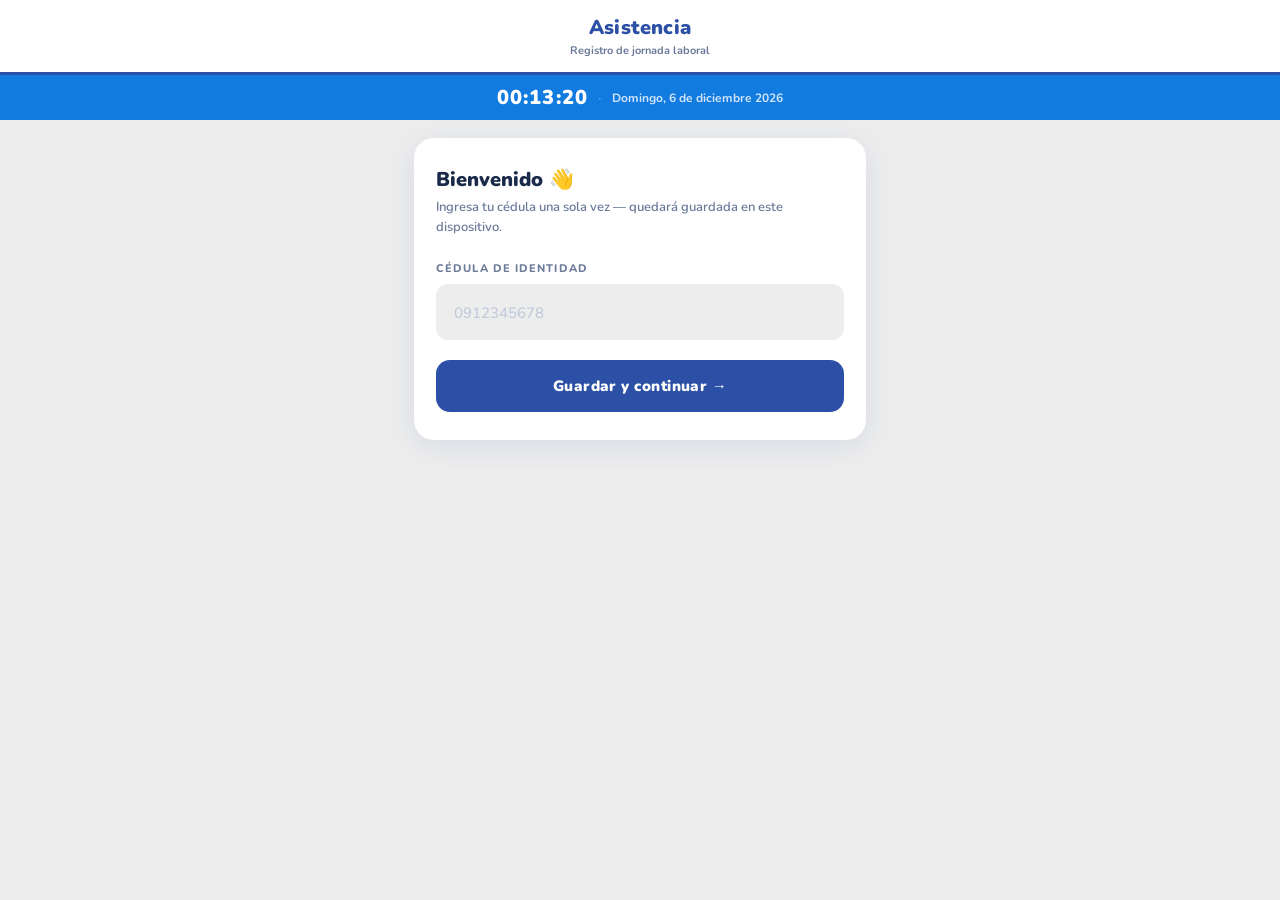
==== index.html @ ae3de666 "Update index.html" ====
<!DOCTYPE html>
<html lang="es">
<head>
  <meta charset="UTF-8">
  <meta name="viewport" content="width=device-width, initial-scale=1.0, user-scalable=no">
  <meta name="theme-color" content="#2C50A5">
  <meta name="mobile-web-app-capable" content="yes">
  <meta name="apple-mobile-web-app-capable" content="yes">
  <meta name="apple-mobile-web-app-status-bar-style" content="black-translucent">
  <meta name="apple-mobile-web-app-title" content="Asistencia Migo">
  <link rel="manifest" id="mfLink">
  <link rel="apple-touch-icon" id="appleIcon">
  <title>Asistencia · Migo</title>
  <link href="https://fonts.googleapis.com/css2?family=Nunito:wght@500;700;800;900&display=swap" rel="stylesheet">
  <style>
    :root {
      --azul:   #2C50A5;
      --azul2:  #127BE0;
      --azul3:  #45A8F3;
      --dorado: #F2B900;
      --gris:   #EDEDED;
      --blanco: #ffffff;
      --dark:   #1a2a4a;
      --muted:  #6b7a99;
      --verde:  #16a34a;
      --rojo:   #dc2626;
    }
    * { box-sizing:border-box; margin:0; padding:0; -webkit-tap-highlight-color:transparent; }
    html,body { min-height:100%; }
    body {
      font-family:'Nunito',sans-serif;
      background:var(--gris);
      display:flex; flex-direction:column; align-items:center;
    }

    /* ── HEADER ── */
    .header {
      width:100%; background:#ffffff;
      display:flex; align-items:center; justify-content:center;
      padding:14px 20px;
      box-shadow:0 2px 14px rgba(44,80,165,.15);
      border-bottom:3px solid var(--azul);
    }
    .header-title { font-size:20px; font-weight:900; color:var(--azul); letter-spacing:.01em; text-align:center; }
    .header-sub   { font-size:11px; font-weight:700; color:var(--muted); margin-top:2px; text-align:center; }

    /* ── CLOCK ── */
    .clock-bar {
      width:100%; background:var(--azul2);
      display:flex; align-items:center; justify-content:center;
      gap:10px; padding:9px 20px; flex-wrap:wrap;
    }
    .clock-time { font-size:20px; font-weight:900; color:#fff; letter-spacing:.06em; font-variant-numeric:tabular-nums; }
    .clock-sep  { color:rgba(255,255,255,.35); }
    .clock-date { font-size:12px; color:rgba(255,255,255,.8); font-weight:700; }

    /* ── MAIN ── */
    .main { width:100%; max-width:480px; padding:18px 14px 40px; }

    /* ── SETUP CARD ── */
    .card {
      background:#fff; border-radius:20px;
      box-shadow:0 6px 28px rgba(44,80,165,.11);
      padding:28px 22px;
      animation:fadeUp .3s ease;
    }
    .card-title { font-size:20px; font-weight:900; color:var(--dark); margin-bottom:5px; }
    .card-sub   { font-size:13px; color:var(--muted); font-weight:600; margin-bottom:24px; line-height:1.5; }

    .field { margin-bottom:20px; }
    .field label {
      display:block; font-size:11px; font-weight:800;
      letter-spacing:.1em; text-transform:uppercase; color:var(--muted); margin-bottom:8px;
    }
    .field input {
      width:100%; background:var(--gris); border:2px solid transparent;
      border-radius:12px; padding:14px 16px;
      font-family:'Nunito',sans-serif; font-size:18px; font-weight:800;
      color:var(--dark); outline:none; transition:.2s; letter-spacing:.05em;
    }
    .field input:focus { border-color:var(--azul2); background:#f0f6ff; }
    .field input::placeholder { color:#c0cadb; font-weight:500; font-size:15px; letter-spacing:0; }

    .btn-save {
      width:100%; padding:16px; border:none; border-radius:14px;
      background:var(--azul); color:#fff;
      font-family:'Nunito',sans-serif; font-size:15px; font-weight:900;
      cursor:pointer; transition:all .2s; letter-spacing:.03em;
    }
    .btn-save:hover { background:#3a63c8; transform:translateY(-1px); }
    .btn-save:active { transform:scale(.98); }

    /* ── ERROR ── */
    .err {
      background:#fff0f0; border:1.5px solid #fca5a5;
      border-radius:10px; padding:10px 14px;
      font-size:13px; font-weight:700; color:var(--rojo);
      margin-bottom:16px; display:none;
    }

    /* ── NOTIF BANNER ── */
    .notif-banner {
      background:#fffbeb; border:1.5px solid var(--dorado);
      border-radius:14px; padding:13px 15px;
      margin-bottom:16px; display:none;
      align-items:flex-start; gap:10px;
    }
    .nb-icon { font-size:20px; flex-shrink:0; }
    .nb-text { font-size:12px; font-weight:700; color:#92400e; line-height:1.6; }
    .nb-btn {
      margin-top:9px; background:var(--dorado); border:none; border-radius:8px;
      padding:8px 14px; font-family:'Nunito',sans-serif;
      font-size:12px; font-weight:900; color:#fff; cursor:pointer;
      display:block; width:100%; transition:.18s;
    }
    .nb-btn:hover { filter:brightness(1.08); }

    /* ── ATTENDANCE CARD ── */
    .att-card {
      background:#fff; border-radius:20px;
      box-shadow:0 6px 28px rgba(44,80,165,.11);
      padding:22px 18px; display:none;
      animation:fadeUp .3s ease;
    }

    /* user pill */
    .user-pill {
      display:flex; align-items:center; gap:10px;
      background:var(--gris); border-radius:12px;
      padding:10px 14px; margin-bottom:20px;
    }
    .pill-icon { font-size:22px; flex-shrink:0; }
    .pill-ced  { font-size:15px; font-weight:900; color:var(--dark); letter-spacing:.04em; }
    .pill-sub  { font-size:11px; color:var(--muted); font-weight:600; }
    .pill-edit {
      margin-left:auto; background:none; border:none;
      font-size:17px; cursor:pointer; color:var(--muted); padding:4px;
    }

    /* ── BIG BUTTONS ── */
    .btns-wrap { display:flex; flex-direction:column; gap:14px; }

    .att-btn {
      width:100%; border:none; border-radius:20px;
      padding:28px 20px; cursor:pointer;
      display:flex; align-items:center; justify-content:center; gap:16px;
      font-family:'Nunito',sans-serif;
      transition:all .22s ease; position:relative; overflow:hidden;
    }
    .att-btn:active { transform:scale(.97); }

    .btn-entrada {
      background:linear-gradient(135deg, #16a34a 0%, #22c55e 100%);
      box-shadow:0 8px 28px rgba(34,197,94,.32);
    }
    .btn-entrada:hover { transform:translateY(-2px); box-shadow:0 12px 32px rgba(34,197,94,.4); }

    .btn-salida {
      background:linear-gradient(135deg, var(--azul) 0%, var(--azul2) 100%);
      box-shadow:0 8px 28px rgba(44,80,165,.32);
    }
    .btn-salida:hover { transform:translateY(-2px); box-shadow:0 12px 32px rgba(44,80,165,.4); }

    .att-btn-emoji { font-size:40px; line-height:1; }
    .att-btn-text  { text-align:left; }
    .att-btn-label { display:block; font-size:24px; font-weight:900; color:#fff; letter-spacing:.02em; line-height:1.1; }
    .att-btn-sub   { display:block; font-size:12px; font-weight:700; color:rgba(255,255,255,.75); margin-top:3px; letter-spacing:.03em; }

    /* loading state */
    .att-btn:disabled { opacity:.65; cursor:not-allowed; transform:none !important; }
    .spinner {
      display:inline-block; width:18px; height:18px;
      border:2.5px solid rgba(255,255,255,.35); border-top-color:#fff;
      border-radius:50%; animation:spin .7s linear infinite;
    }

    /* ── SUCCESS ── */
    .success {
      display:none; flex-direction:column; align-items:center;
      text-align:center; padding:8px 0; animation:fadeUp .3s ease;
    }
    .success-circle {
      width:80px; height:80px; border-radius:50%;
      display:flex; align-items:center; justify-content:center;
      font-size:40px; margin-bottom:16px;
    }
    .sc-entrada { background:#dcfce7; }
    .sc-salida  { background:#dbeafe; }
    .success h2 { font-size:23px; font-weight:900; color:var(--dark); margin-bottom:6px; }
    .success p  { font-size:13px; color:var(--muted); font-weight:700; margin-bottom:3px; }
    .success-time { font-size:12px; color:var(--azul2); font-weight:800; letter-spacing:.06em; margin-bottom:24px; }
    .btn-back {
      background:var(--gris); border:2px solid var(--azul); border-radius:12px;
      color:var(--azul); font-family:'Nunito',sans-serif;
      font-size:14px; font-weight:800; padding:12px 32px; cursor:pointer; transition:.18s;
    }
    .btn-back:hover { background:#e8eeff; }



    /* ── MOTIVO ── */
    .motivo-wrap { margin-top:16px; }
    .motivo-wrap label {
      display:block; font-size:11px; font-weight:800;
      letter-spacing:.1em; text-transform:uppercase;
      color:var(--muted); margin-bottom:7px;
      display:flex; align-items:center; gap:7px;
    }
    .opt-tag {
      font-size:10px; font-weight:700; letter-spacing:.06em;
      text-transform:uppercase; color:#fff;
      background:var(--muted); border-radius:20px;
      padding:2px 7px; opacity:.7;
    }
    .motivo-wrap textarea {
      width:100%; background:var(--gris);
      border:2px solid transparent; border-radius:12px;
      padding:11px 14px; font-family:'Nunito',sans-serif;
      font-size:13px; font-weight:600; color:var(--dark);
      outline:none; resize:none; height:72px; transition:.2s;
    }
    .motivo-wrap textarea:focus { border-color:var(--azul2); background:#f0f6ff; }
    .motivo-wrap textarea::placeholder { color:#c0cadb; font-weight:500; }

    @keyframes fadeUp { from{opacity:0;transform:translateY(14px)}to{opacity:1;transform:translateY(0)} }
    @keyframes spin   { to{transform:rotate(360deg)} }

    @media(max-width:380px){
      .att-btn { padding:22px 16px; }
      .att-btn-emoji { font-size:32px; }
      .att-btn-label { font-size:20px; }
    }
  </style>
</head>
<body>

<!-- HEADER -->
<div class="header">
  <div>
    <div class="header-title">Asistencia</div>
    <div class="header-sub">Registro de jornada laboral</div>
  </div>
</div>

<!-- CLOCK -->
<div class="clock-bar">
  <span class="clock-time" id="clockTime">00:00:00</span>
  <span class="clock-sep">·</span>
  <span class="clock-date" id="clockDate"></span>
</div>

<div class="main">

  <!-- SETUP -->
  <div class="card" id="setupCard">
    <div class="card-title">Bienvenido 👋</div>
    <div class="card-sub">Ingresa tu cédula una sola vez — quedará guardada en este dispositivo.</div>
    <div class="field">
      <label for="inCedula">Cédula de identidad</label>
      <input type="text" id="inCedula" placeholder="0912345678"
             maxlength="13" inputmode="numeric" autocomplete="off">
    </div>
    <div class="err" id="setupErr"></div>
    <button class="btn-save" onclick="guardar()">Guardar y continuar →</button>
  </div>

  <!-- ATTENDANCE -->
  <div class="att-card" id="attCard">

    <!-- user pill -->
    <div class="user-pill">
      <span class="pill-icon">🪪</span>
      <div>
        <div class="pill-ced" id="pillCed">—</div>
        <div class="pill-sub">Cédula guardada en este dispositivo</div>
      </div>
      <button class="pill-edit" onclick="editarCedula()" title="Cambiar cédula">✏️</button>
      <button class="pill-edit" onclick="reactivarNotif()" title="Reactivar notificaciones">🔔</button>
    </div>

    <!-- notif re-register button -->
    <div id="notifReBtn" style="display:none;margin-bottom:12px;">
      <button onclick="reactivarNotif()" style="
        width:100%;padding:10px;border:1.5px solid var(--dorado);
        border-radius:10px;background:#fffbeb;color:#92400e;
        font-family:'Nunito',sans-serif;font-size:12px;font-weight:800;
        cursor:pointer;letter-spacing:.03em;">
        🔔 Reactivar notificaciones
      </button>
    </div>

    <!-- notif banner -->
    <div class="notif-banner" id="notifBanner">
      <span class="nb-icon">🔔</span>
      <div>
        <div class="nb-text">Activa las notificaciones para recibir el aviso a las <strong>8:00 AM</strong> y <strong>5:00 PM</strong>.</div>
        <button class="nb-btn" onclick="activarNotif()">Activar notificaciones</button>
      </div>
    </div>

    <!-- form -->
    <div id="formView">
      <div class="btns-wrap">
        <button class="att-btn btn-entrada" id="btnEntrada" onclick="marcar('entrada')">
          <span class="att-btn-emoji">🟢</span>
          <div class="att-btn-text">
            <span class="att-btn-label">Entrada</span>
            <span class="att-btn-sub">Inicio de jornada</span>
          </div>
        </button>
        <button class="att-btn btn-salida" id="btnSalida" onclick="marcar('salida')">
          <span class="att-btn-emoji">🔵</span>
          <div class="att-btn-text">
            <span class="att-btn-label">Salida</span>
            <span class="att-btn-sub">Fin de jornada</span>
          </div>
        </button>
      </div>

      <div class="motivo-wrap">
        <label for="motivo">Motivo <span class="opt-tag">opcional</span></label>
        <textarea id="motivo" placeholder="Atraso, permiso, salida anticipada..."></textarea>
      </div>
    </div>

    <!-- success -->
    <div class="success" id="successView">
      <div class="success-circle" id="sucCircle">✅</div>
      <h2 id="sucTitle">¡Registrado!</h2>
      <p  id="sucSub"></p>
      <div class="success-time" id="sucTime"></div>
      <button class="btn-back" onclick="volver()">← Volver</button>
    </div>

  </div>


</div>

<script>
// ── CONFIG ──────────────────────────────────────────────────
const FORM_ID   = '1FAIpQLSdLbCgoO1pWtGUG-b_xVamzWSvS66WCiLhBvLa5E4zEldFOUg';
const FORM_URL  = `https://docs.google.com/forms/u/0/d/e/${FORM_ID}/formResponse`;
const E_CED     = 'entry.947199136';
const E_TIPO    = 'entry.1084467850';
const E_MOT     = 'entry.1598650899';

// ── LOGO ────────────────────────────────────────────────────
// logo removed

// ── RELOJ ───────────────────────────────────────────────────
const DIAS  = ['Domingo','Lunes','Martes','Miércoles','Jueves','Viernes','Sábado'];
const MESES = ['enero','febrero','marzo','abril','mayo','junio','julio','agosto','septiembre','octubre','noviembre','diciembre'];

function tick() {
  const n = new Date(), p = x => String(x).padStart(2,'0');
  document.getElementById('clockTime').textContent =
    p(n.getHours())+':'+p(n.getMinutes())+':'+p(n.getSeconds());
  document.getElementById('clockDate').textContent =
    DIAS[n.getDay()]+', '+n.getDate()+' de '+MESES[n.getMonth()]+' '+n.getFullYear();
}
tick(); setInterval(tick, 1000);

// ── PERFIL ──────────────────────────────────────────────────
function init() {
  const p = getCedula();
  if (!p) {
    document.getElementById('setupCard').style.display = 'block';
    document.getElementById('attCard').style.display   = 'none';
  } else {
    document.getElementById('setupCard').style.display = 'none';
    document.getElementById('attCard').style.display   = 'block';
    document.getElementById('pillCed').textContent     = p;
    checkNotifBanner();
  }
}

function getCedula() { return localStorage.getItem('migo_cedula') || ''; }

function guardar() {
  const v   = document.getElementById('inCedula').value.trim();
  const err = document.getElementById('setupErr');
  err.style.display = 'none';
  if (!v)                    { showErr(err, 'Ingresa tu cédula.'); return; }
  if (v.length < 9)          { showErr(err, 'Mínimo 9 dígitos.'); return; }
  if (!/^\d+$/.test(v))      { showErr(err, 'Solo números.'); return; }
  localStorage.setItem('migo_cedula', v);
  init();
}

function editarCedula() {
  if (!confirm('¿Cambiar la cédula guardada?')) return;
  localStorage.removeItem('migo_cedula');
  document.getElementById('inCedula').value = '';
  init();
}

// ── MARCAR ──────────────────────────────────────────────────
async function marcar(tipo) {
  const cedula  = getCedula();
  const tipoVal = tipo === 'entrada' ? 'Entrada' : 'Salida';
  const btnId   = tipo === 'entrada' ? 'btnEntrada' : 'btnSalida';
  const btn     = document.getElementById(btnId);

  // loading
  btn.disabled = true;
  const orig = btn.innerHTML;
  btn.innerHTML = `<span class="spinner"></span>`;

  const motivo = (document.getElementById('motivo').value || '').trim();
  const body = new URLSearchParams({
    [E_CED]:  cedula,
    [E_TIPO]: tipoVal,
    [E_MOT]:  motivo,
    'fvv':'1', 'fbzx': Date.now().toString()
  });

  try {
    await fetch(FORM_URL, {
      method:'POST', mode:'no-cors',
      headers:{'Content-Type':'application/x-www-form-urlencoded'},
      body: body.toString()
    });
    mostrarExito(tipo, cedula);
  } catch(e) {
    alert('Error de red. Verifica tu conexión e intenta de nuevo.');
  } finally {
    btn.disabled = false;
    btn.innerHTML = orig;
  }
}

// ── ÉXITO ───────────────────────────────────────────────────
function mostrarExito(tipo, cedula) {
  document.getElementById('formView').style.display    = 'none';
  document.getElementById('successView').style.display = 'flex';

  const n = new Date(), p = x => String(x).padStart(2,'0');
  const hora  = p(n.getHours())+':'+p(n.getMinutes())+':'+p(n.getSeconds());
  const fecha = DIAS[n.getDay()]+', '+n.getDate()+' de '+MESES[n.getMonth()];

  const circle = document.getElementById('sucCircle');
  circle.textContent = tipo === 'entrada' ? '☀️' : '🌙';
  circle.className   = 'success-circle '+(tipo==='entrada'?'sc-entrada':'sc-salida');
  document.getElementById('sucTitle').textContent = tipo==='entrada' ? '¡Buena jornada!' : '¡Hasta mañana!';
  document.getElementById('sucSub').textContent   = (tipo==='entrada'?'Entrada':'Salida')+' registrada · '+cedula;
  document.getElementById('sucTime').textContent  = fecha+' · '+hora;
}

function volver() {
  document.getElementById('successView').style.display = 'none';
  document.getElementById('formView').style.display    = 'block';
  document.getElementById('motivo').value = '';
}

function showErr(el, msg) { el.textContent = msg; el.style.display = 'block'; }

// ── NOTIFICACIONES ──────────────────────────────────────────
function checkNotifBanner() {
  if (!('Notification' in window)) return;
  if (Notification.permission === 'default') {
    document.getElementById('notifBanner').style.display = 'flex';
  } else if (Notification.permission === 'granted') {
    // Permiso ya dado pero SW puede no estar registrado - mostrar botón
    document.getElementById('notifReBtn').style.display = 'block';
    // Intentar registrar SW automáticamente
    registrarSWAuto();
  }
}

async function registrarSWAuto() {
  if (!('serviceWorker' in navigator)) return;
  try {
    const reg = await navigator.serviceWorker.register('/Asistencia/sw.js', { scope: '/Asistencia/' });
    console.log('SW auto-registrado:', reg.scope);
    setInterval(() => {
      if (reg.active) reg.active.postMessage({ type: 'SCHEDULE_CHECK' });
    }, 30000);
    setTimeout(() => {
      if (reg.active) reg.active.postMessage({ type: 'SCHEDULE_CHECK' });
      // Si SW activo, ocultar botón
      document.getElementById('notifReBtn').style.display = 'none';
    }, 2000);
  } catch(e) {
    console.warn('SW auto error:', e);
  }
}

async function reactivarNotif() {
  if (!('serviceWorker' in navigator)) {
    alert('Tu navegador no soporta notificaciones en segundo plano.');
    return;
  }
  try {
    // Forzar nuevo registro
    const regs = await navigator.serviceWorker.getRegistrations();
    for (let r of regs) await r.unregister();
    const reg = await navigator.serviceWorker.register('/Asistencia/sw.js', { scope: '/Asistencia/' });
    console.log('SW re-registrado:', reg.scope);
    setInterval(() => {
      if (reg.active) reg.active.postMessage({ type: 'SCHEDULE_CHECK' });
    }, 30000);
    setTimeout(() => {
      if (reg.active) reg.active.postMessage({ type: 'SCHEDULE_CHECK' });
    }, 1500);
    document.getElementById('notifReBtn').style.display = 'none';
    new Notification('Migo · Notificaciones reactivadas ✅', {
      body: 'Recibirás avisos a las 8:00 AM y 5:00 PM.'
    });
  } catch(e) {
    alert('Error al reactivar: ' + e.message);
  }
}

async function activarNotif() {
  const p = await Notification.requestPermission();
  if (p === 'granted') {
    document.getElementById('notifBanner').style.display = 'none';
    // Registrar Service Worker real
    if ('serviceWorker' in navigator) {
      try {
        const reg = await navigator.serviceWorker.register('/Asistencia/sw.js', { scope: '/Asistencia/' });
        console.log('SW registrado:', reg.scope);
        // Ping cada 30s para que el SW chequee la hora
        setInterval(() => {
          if (reg.active) reg.active.postMessage({ type: 'SCHEDULE_CHECK' });
        }, 30000);
        setTimeout(() => {
          if (reg.active) reg.active.postMessage({ type: 'SCHEDULE_CHECK' });
        }, 1500);
      } catch(e) {
        console.warn('SW error:', e);
      }
    }
    new Notification('Migo · Notificaciones activadas ✅', {
      body: 'Recibirás avisos a las 8:00 AM y 5:00 PM cada día laboral.'
    });
  }
}

// Notificaciones manejadas por sw.js

async function reactivarNotif() {
  const perm = Notification.permission;
  if (perm === 'denied') {
    alert('Las notificaciones están bloqueadas. Ve a Configuración del sitio en Chrome y permite las notificaciones para esta página.');
    return;
  }
  if (perm === 'default') {
    await activarNotif();
    return;
  }
  // Ya tiene permiso, solo re-registrar SW
  if ('serviceWorker' in navigator) {
    try {
      // Desregistrar SW anterior
      const regs = await navigator.serviceWorker.getRegistrations();
      for (const r of regs) await r.unregister();
      // Registrar de nuevo
      const reg = await navigator.serviceWorker.register('/Asistencia/sw.js', { scope: '/Asistencia/' });
      console.log('SW re-registrado:', reg.scope);
      setInterval(() => {
        if (reg.active) reg.active.postMessage({ type: 'SCHEDULE_CHECK' });
      }, 30000);
      setTimeout(() => {
        if (reg.active) reg.active.postMessage({ type: 'SCHEDULE_CHECK' });
      }, 1500);
      new Notification('Migo · Notificaciones reactivadas ✅', {
        body: 'Recibirás avisos a las 8:00 AM y 5:00 PM cada día laboral.'
      });
    } catch(e) {
      alert('Error al registrar notificaciones: ' + e.message);
    }
  }
}

// ── PWA MANIFEST ────────────────────────────────────────────
(function(){
  const m = { name:'Asistencia', short_name:'Asistencia',
    start_url:'./', display:'standalone',
    background_color:'#ffffff', theme_color:'#2C50A5',
    icons:[
      {src:'[data-uri]',sizes:'192x192',type:'image/png'},
      {src:'[data-uri]',sizes:'512x512',type:'image/png'}
    ]};
  const b = new Blob([JSON.stringify(m)],{type:'application/json'});
  document.getElementById('mfLink').href = URL.createObjectURL(b);
  // Apple touch icon
  const appleIcon = document.getElementById('appleIcon');
  if (appleIcon) appleIcon.href = '[data-uri]';
})();

// ── INIT ────────────────────────────────────────────────────
init();
</script>
</body>
</html>
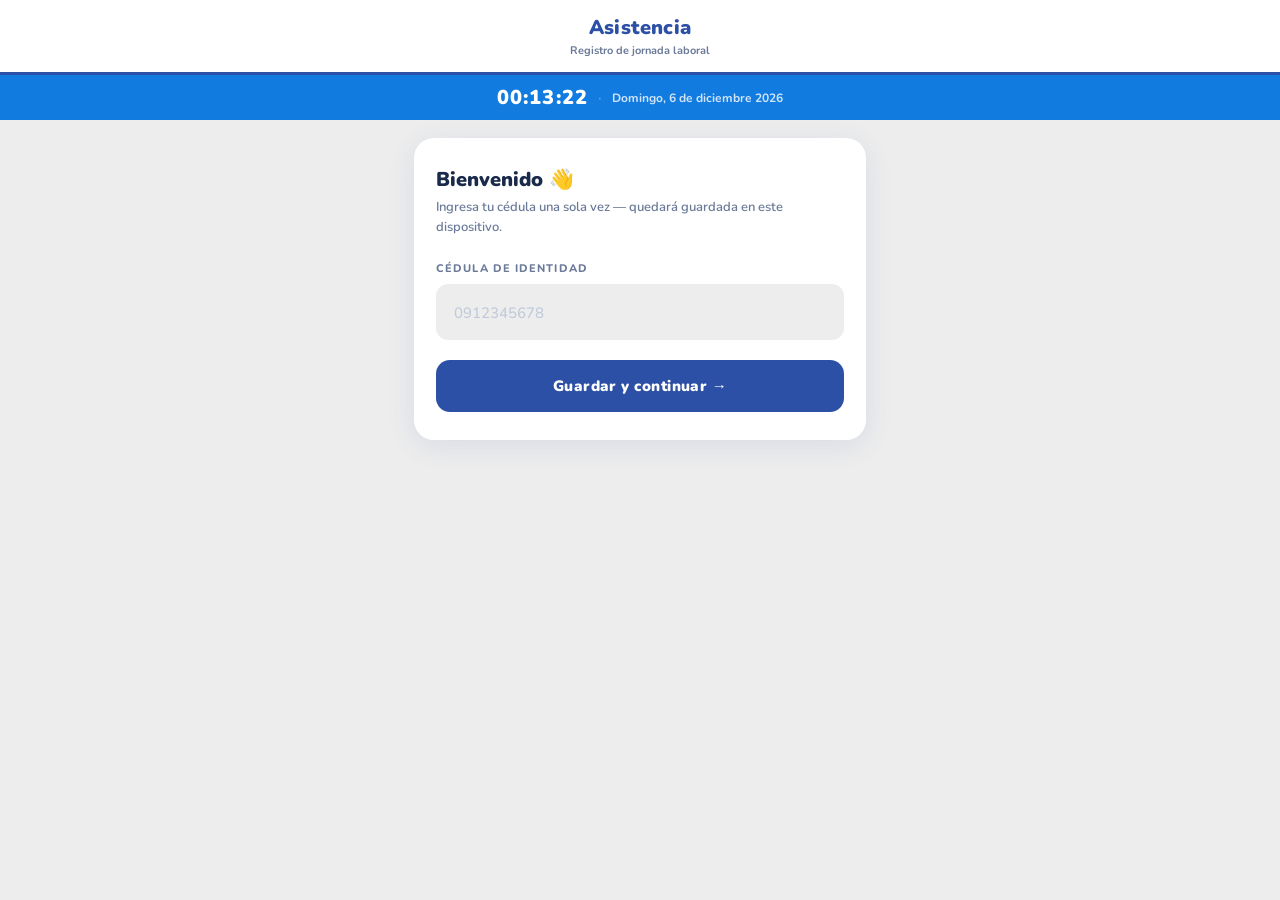
==== commit 9a4f4801: "Update index.html" ====
--- a/index.html
+++ b/index.html
@@ -504,9 +504,9 @@
       if (reg.active) reg.active.postMessage({ type: 'SCHEDULE_CHECK' });
     }, 1500);
     document.getElementById('notifReBtn').style.display = 'none';
-    new Notification('Migo · Notificaciones reactivadas ✅', {
-      body: 'Recibirás avisos a las 8:00 AM y 5:00 PM.'
-    });
+    navigator.serviceWorker.ready.then(r => r.showNotification('Migo · Notificaciones reactivadas ✅', {
+      body: 'Recibirás avisos a las 8:00 AM y 5:00 PM cada día laboral.'
+    }));
   } catch(e) {
     alert('Error al reactivar: ' + e.message);
   }
@@ -532,8 +532,10 @@
         console.warn('SW error:', e);
       }
     }
-    new Notification('Migo · Notificaciones activadas ✅', {
-      body: 'Recibirás avisos a las 8:00 AM y 5:00 PM cada día laboral.'
+    navigator.serviceWorker.ready.then(reg => {
+      reg.showNotification('Migo · Notificaciones activadas ✅', {
+        body: 'Recibirás avisos a las 8:00 AM y 5:00 PM cada día laboral.'
+      });
     });
   }
 }
@@ -565,7 +567,7 @@
       setTimeout(() => {
         if (reg.active) reg.active.postMessage({ type: 'SCHEDULE_CHECK' });
       }, 1500);
-      new Notification('Migo · Notificaciones reactivadas ✅', {
+      reg.showNotification('Migo · Notificaciones reactivadas ✅', {
         body: 'Recibirás avisos a las 8:00 AM y 5:00 PM cada día laboral.'
       });
     } catch(e) {
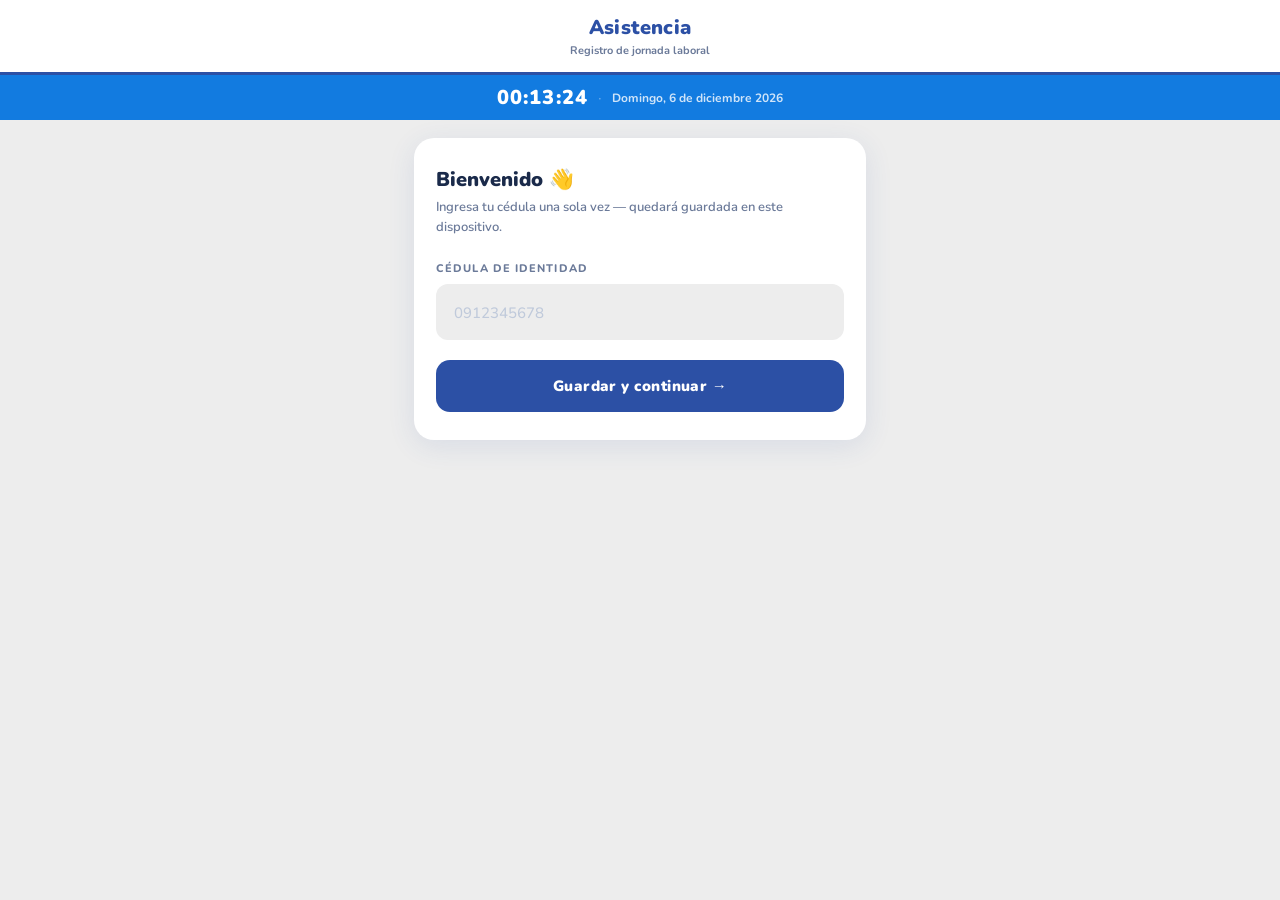
==== commit 9f86d97c: "Change Google Forms script URL Updated script URL for Google Forms integration." ====
--- a/index.html
+++ b/index.html
@@ -339,11 +339,7 @@
 
 <script>
 // ── CONFIG ──────────────────────────────────────────────────
-const FORM_ID   = '1FAIpQLSdLbCgoO1pWtGUG-b_xVamzWSvS66WCiLhBvLa5E4zEldFOUg';
-const FORM_URL  = `https://docs.google.com/forms/u/0/d/e/${FORM_ID}/formResponse`;
-const E_CED     = 'entry.947199136';
-const E_TIPO    = 'entry.1084467850';
-const E_MOT     = 'entry.1598650899';
+const SCRIPT_URL = 'https://script.google.com/macros/s/AKfycby0d1812WP4ypMy0p_lYyZfZXeHc1rysJc3UuVLLlF-PZhR8GMlewnhfKw6ZKdiTlMr/exec';
 
 // ── LOGO ────────────────────────────────────────────────────
 // logo removed
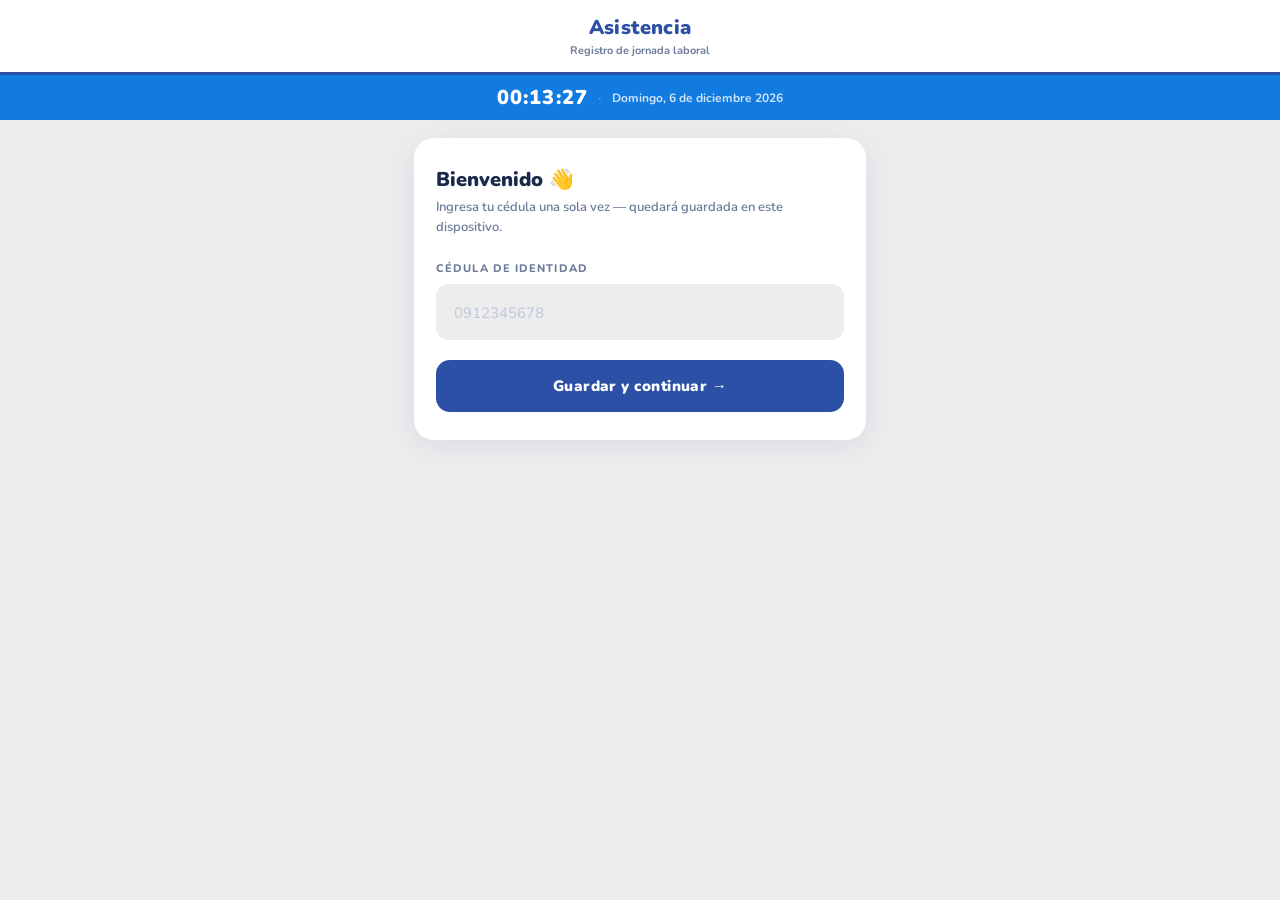
==== commit 1f67a6e5: "Update index.html" ====
--- a/index.html
+++ b/index.html
@@ -404,18 +404,22 @@
   btn.innerHTML = `<span class="spinner"></span>`;
 
   const motivo = (document.getElementById('motivo').value || '').trim();
-  const body = new URLSearchParams({
-    [E_CED]:  cedula,
-    [E_TIPO]: tipoVal,
-    [E_MOT]:  motivo,
-    'fvv':'1', 'fbzx': Date.now().toString()
-  });
+
+  const ua = navigator.userAgent;
+  let dispositivo = 'Desconocido';
+  if (/iPhone/i.test(ua))       dispositivo = 'iPhone · Safari';
+  else if (/iPad/i.test(ua))    dispositivo = 'iPad · Safari';
+  else if (/Android/i.test(ua)) dispositivo = 'Android · ' + (/Chrome/i.test(ua) ? 'Chrome' : 'Otro');
+  else if (/Windows/i.test(ua)) dispositivo = 'Windows · ' + (/Chrome/i.test(ua) ? 'Chrome' : 'Otro');
+  else if (/Mac/i.test(ua))     dispositivo = 'Mac · ' + (/Chrome/i.test(ua) ? 'Chrome' : 'Safari');
+
+  const payload = { cedula, tipo: tipoVal, motivo, dispositivo };
 
   try {
-    await fetch(FORM_URL, {
-      method:'POST', mode:'no-cors',
-      headers:{'Content-Type':'application/x-www-form-urlencoded'},
-      body: body.toString()
+    await fetch(SCRIPT_URL, {
+      method: 'POST', mode: 'no-cors',
+      headers: { 'Content-Type': 'application/json' },
+      body: JSON.stringify(payload)
     });
     mostrarExito(tipo, cedula);
   } catch(e) {
@@ -575,7 +579,7 @@
 // ── PWA MANIFEST ────────────────────────────────────────────
 (function(){
   const m = { name:'Asistencia', short_name:'Asistencia',
-    start_url:'./', display:'standalone',
+    start_url:'/Asistencia/', display:'standalone',
     background_color:'#ffffff', theme_color:'#2C50A5',
     icons:[
       {src:'[data-uri]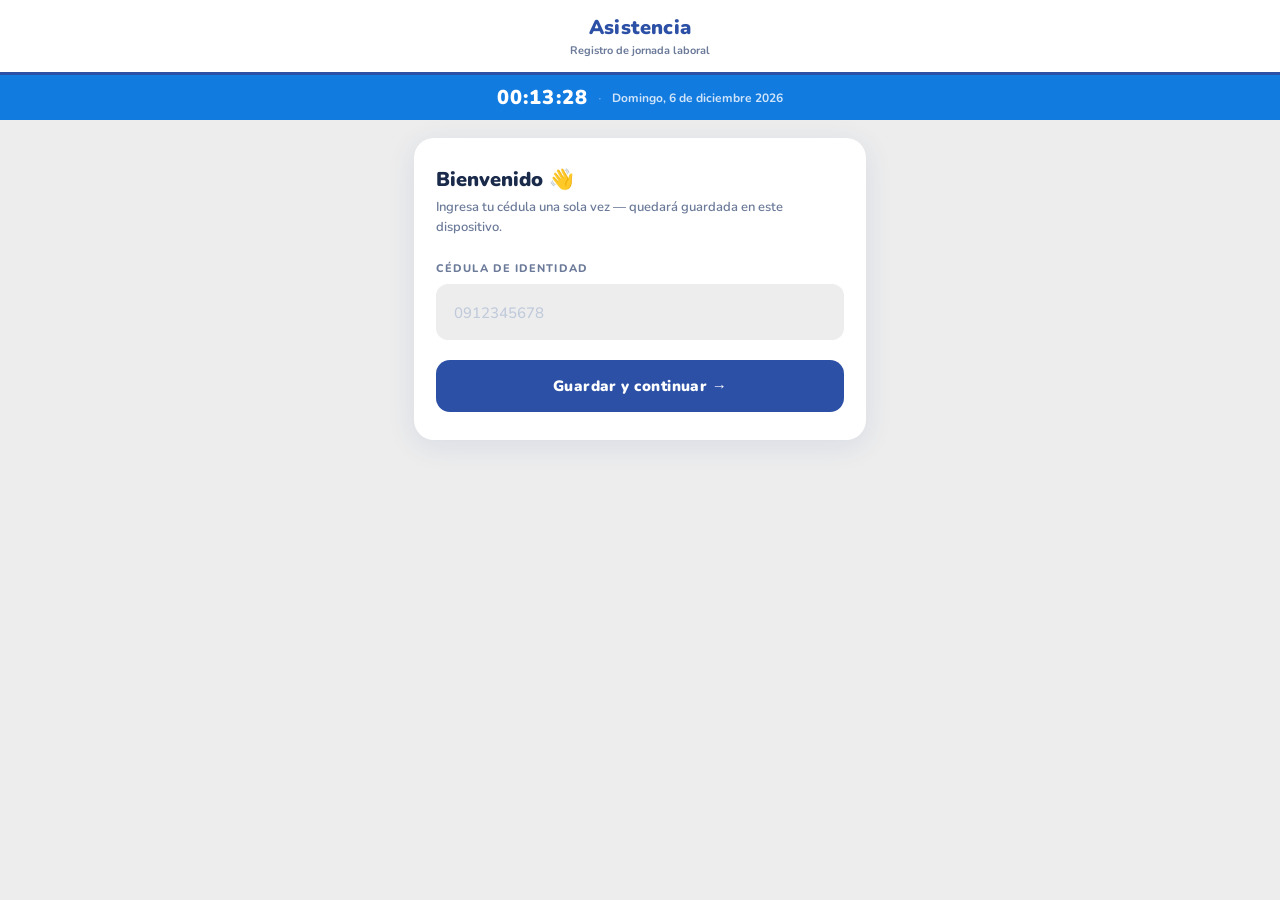
==== commit d7446916: "Update index.html" ====
--- a/index.html
+++ b/index.html
@@ -407,11 +407,46 @@
 
   const ua = navigator.userAgent;
   let dispositivo = 'Desconocido';
-  if (/iPhone/i.test(ua))       dispositivo = 'iPhone · Safari';
-  else if (/iPad/i.test(ua))    dispositivo = 'iPad · Safari';
-  else if (/Android/i.test(ua)) dispositivo = 'Android · ' + (/Chrome/i.test(ua) ? 'Chrome' : 'Otro');
-  else if (/Windows/i.test(ua)) dispositivo = 'Windows · ' + (/Chrome/i.test(ua) ? 'Chrome' : 'Otro');
-  else if (/Mac/i.test(ua))     dispositivo = 'Mac · ' + (/Chrome/i.test(ua) ? 'Chrome' : 'Safari');
+
+  // Detectar navegador
+  const browser = /EdgA?/i.test(ua) ? 'Edge'
+    : /SamsungBrowser/i.test(ua) ? 'Samsung Browser'
+    : /OPR|Opera/i.test(ua) ? 'Opera'
+    : /Firefox/i.test(ua) ? 'Firefox'
+    : /Chrome/i.test(ua) ? 'Chrome'
+    : /Safari/i.test(ua) ? 'Safari'
+    : 'Navegador';
+
+  if (/iPhone/i.test(ua)) {
+    const ios = ua.match(/OS ([\d_]+)/);
+    const ver = ios ? ios[1].replace(/_/g,'.') : '';
+    dispositivo = 'iPhone · iOS ' + ver + ' · ' + browser;
+
+  } else if (/iPad/i.test(ua)) {
+    const ios = ua.match(/OS ([\d_]+)/);
+    const ver = ios ? ios[1].replace(/_/g,'.') : '';
+    dispositivo = 'iPad · iOS ' + ver + ' · ' + browser;
+
+  } else if (/Android/i.test(ua)) {
+    // Intentar obtener modelo Android
+    const model = ua.match(/Android[\s\d.]+;\s*([^)]+)\)/);
+    const modelName = model ? model[1].trim() : 'Android';
+    dispositivo = modelName + ' · ' + browser;
+
+  } else if (/Windows/i.test(ua)) {
+    const win = ua.match(/Windows NT ([\d.]+)/);
+    const ver = win ? win[1] : '';
+    const winVer = ver === '10.0' ? '10/11' : ver;
+    dispositivo = 'Windows ' + winVer + ' · ' + browser;
+
+  } else if (/Macintosh/i.test(ua)) {
+    const mac = ua.match(/Mac OS X ([\d_]+)/);
+    const ver = mac ? mac[1].replace(/_/g,'.') : '';
+    dispositivo = 'Mac OS ' + ver + ' · ' + browser;
+
+  } else {
+    dispositivo = ua.substring(0, 50);
+  }
 
   const payload = { cedula, tipo: tipoVal, motivo, dispositivo };
 
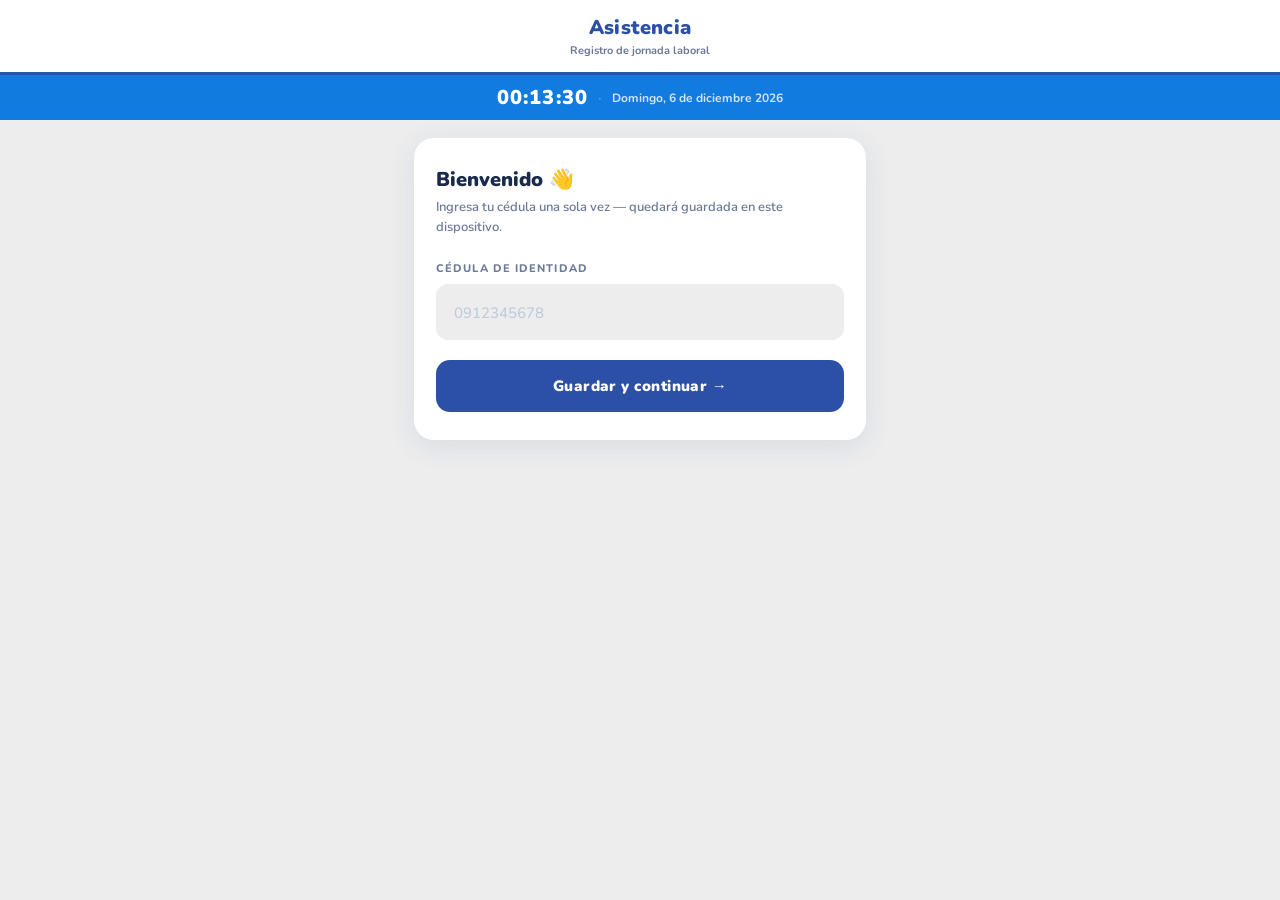
==== commit 801338ad: "Google Forms , asistencia" ====
--- a/index.html
+++ b/index.html
@@ -8,8 +8,8 @@
   <meta name="apple-mobile-web-app-capable" content="yes">
   <meta name="apple-mobile-web-app-status-bar-style" content="black-translucent">
   <meta name="apple-mobile-web-app-title" content="Asistencia Migo">
-  <link rel="manifest" id="mfLink">
-  <link rel="apple-touch-icon" id="appleIcon">
+  <link rel="manifest" href="manifest.json">
+  <link rel="apple-touch-icon" href="logo.png">
   <title>Asistencia · Migo</title>
   <link href="https://fonts.googleapis.com/css2?family=Nunito:wght@500;700;800;900&display=swap" rel="stylesheet">
   <style>
@@ -98,22 +98,6 @@
       margin-bottom:16px; display:none;
     }
 
-    /* ── NOTIF BANNER ── */
-    .notif-banner {
-      background:#fffbeb; border:1.5px solid var(--dorado);
-      border-radius:14px; padding:13px 15px;
-      margin-bottom:16px; display:none;
-      align-items:flex-start; gap:10px;
-    }
-    .nb-icon { font-size:20px; flex-shrink:0; }
-    .nb-text { font-size:12px; font-weight:700; color:#92400e; line-height:1.6; }
-    .nb-btn {
-      margin-top:9px; background:var(--dorado); border:none; border-radius:8px;
-      padding:8px 14px; font-family:'Nunito',sans-serif;
-      font-size:12px; font-weight:900; color:#fff; cursor:pointer;
-      display:block; width:100%; transition:.18s;
-    }
-    .nb-btn:hover { filter:brightness(1.08); }
 
     /* ── ATTENDANCE CARD ── */
     .att-card {
@@ -275,27 +259,6 @@
         <div class="pill-sub">Cédula guardada en este dispositivo</div>
       </div>
       <button class="pill-edit" onclick="editarCedula()" title="Cambiar cédula">✏️</button>
-      <button class="pill-edit" onclick="reactivarNotif()" title="Reactivar notificaciones">🔔</button>
-    </div>
-
-    <!-- notif re-register button -->
-    <div id="notifReBtn" style="display:none;margin-bottom:12px;">
-      <button onclick="reactivarNotif()" style="
-        width:100%;padding:10px;border:1.5px solid var(--dorado);
-        border-radius:10px;background:#fffbeb;color:#92400e;
-        font-family:'Nunito',sans-serif;font-size:12px;font-weight:800;
-        cursor:pointer;letter-spacing:.03em;">
-        🔔 Reactivar notificaciones
-      </button>
-    </div>
-
-    <!-- notif banner -->
-    <div class="notif-banner" id="notifBanner">
-      <span class="nb-icon">🔔</span>
-      <div>
-        <div class="nb-text">Activa las notificaciones para recibir el aviso a las <strong>8:00 AM</strong> y <strong>5:00 PM</strong>.</div>
-        <button class="nb-btn" onclick="activarNotif()">Activar notificaciones</button>
-      </div>
     </div>
 
     <!-- form -->
@@ -339,7 +302,7 @@
 
 <script>
 // ── CONFIG ──────────────────────────────────────────────────
-const SCRIPT_URL = 'https://script.google.com/macros/s/AKfycby0d1812WP4ypMy0p_lYyZfZXeHc1rysJc3UuVLLlF-PZhR8GMlewnhfKw6ZKdiTlMr/exec';
+const FORM_URL = 'https://docs.google.com/forms/d/e/1FAIpQLSdDRCVkqLvuqZDJGcL47PniLkjbpCtW_sEeV4xVEqHrnFWGhA/formResponse';
 
 // ── LOGO ────────────────────────────────────────────────────
 // logo removed
@@ -367,7 +330,6 @@
     document.getElementById('setupCard').style.display = 'none';
     document.getElementById('attCard').style.display   = 'block';
     document.getElementById('pillCed').textContent     = p;
-    checkNotifBanner();
   }
 }
 
@@ -404,57 +366,19 @@
   btn.innerHTML = `<span class="spinner"></span>`;
 
   const motivo = (document.getElementById('motivo').value || '').trim();
-
-  const ua = navigator.userAgent;
-  let dispositivo = 'Desconocido';
-
-  // Detectar navegador
-  const browser = /EdgA?/i.test(ua) ? 'Edge'
-    : /SamsungBrowser/i.test(ua) ? 'Samsung Browser'
-    : /OPR|Opera/i.test(ua) ? 'Opera'
-    : /Firefox/i.test(ua) ? 'Firefox'
-    : /Chrome/i.test(ua) ? 'Chrome'
-    : /Safari/i.test(ua) ? 'Safari'
-    : 'Navegador';
-
-  if (/iPhone/i.test(ua)) {
-    const ios = ua.match(/OS ([\d_]+)/);
-    const ver = ios ? ios[1].replace(/_/g,'.') : '';
-    dispositivo = 'iPhone · iOS ' + ver + ' · ' + browser;
-
-  } else if (/iPad/i.test(ua)) {
-    const ios = ua.match(/OS ([\d_]+)/);
-    const ver = ios ? ios[1].replace(/_/g,'.') : '';
-    dispositivo = 'iPad · iOS ' + ver + ' · ' + browser;
-
-  } else if (/Android/i.test(ua)) {
-    // Intentar obtener modelo Android
-    const model = ua.match(/Android[\s\d.]+;\s*([^)]+)\)/);
-    const modelName = model ? model[1].trim() : 'Android';
-    dispositivo = modelName + ' · ' + browser;
-
-  } else if (/Windows/i.test(ua)) {
-    const win = ua.match(/Windows NT ([\d.]+)/);
-    const ver = win ? win[1] : '';
-    const winVer = ver === '10.0' ? '10/11' : ver;
-    dispositivo = 'Windows ' + winVer + ' · ' + browser;
-
-  } else if (/Macintosh/i.test(ua)) {
-    const mac = ua.match(/Mac OS X ([\d_]+)/);
-    const ver = mac ? mac[1].replace(/_/g,'.') : '';
-    dispositivo = 'Mac OS ' + ver + ' · ' + browser;
-
-  } else {
-    dispositivo = ua.substring(0, 50);
-  }
-
-  const payload = { cedula, tipo: tipoVal, motivo, dispositivo };
+  const tipoForm = tipo === 'entrada' ? 'Entrada (Inicio de Jornada)' : 'Salida (Fin de Jornada)';
+
+  const body = new URLSearchParams({
+    'entry.1357355233': cedula,
+    'entry.1101738416': tipoForm,
+    'entry.1624080621': motivo
+  });
 
   try {
-    await fetch(SCRIPT_URL, {
+    await fetch(FORM_URL, {
       method: 'POST', mode: 'no-cors',
-      headers: { 'Content-Type': 'application/json' },
-      body: JSON.stringify(payload)
+      headers: { 'Content-Type': 'application/x-www-form-urlencoded' },
+      body: body.toString()
     });
     mostrarExito(tipo, cedula);
   } catch(e) {
@@ -490,142 +414,6 @@
 
 function showErr(el, msg) { el.textContent = msg; el.style.display = 'block'; }
 
-// ── NOTIFICACIONES ──────────────────────────────────────────
-function checkNotifBanner() {
-  if (!('Notification' in window)) return;
-  if (Notification.permission === 'default') {
-    document.getElementById('notifBanner').style.display = 'flex';
-  } else if (Notification.permission === 'granted') {
-    // Permiso ya dado pero SW puede no estar registrado - mostrar botón
-    document.getElementById('notifReBtn').style.display = 'block';
-    // Intentar registrar SW automáticamente
-    registrarSWAuto();
-  }
-}
-
-async function registrarSWAuto() {
-  if (!('serviceWorker' in navigator)) return;
-  try {
-    const reg = await navigator.serviceWorker.register('/Asistencia/sw.js', { scope: '/Asistencia/' });
-    console.log('SW auto-registrado:', reg.scope);
-    setInterval(() => {
-      if (reg.active) reg.active.postMessage({ type: 'SCHEDULE_CHECK' });
-    }, 30000);
-    setTimeout(() => {
-      if (reg.active) reg.active.postMessage({ type: 'SCHEDULE_CHECK' });
-      // Si SW activo, ocultar botón
-      document.getElementById('notifReBtn').style.display = 'none';
-    }, 2000);
-  } catch(e) {
-    console.warn('SW auto error:', e);
-  }
-}
-
-async function reactivarNotif() {
-  if (!('serviceWorker' in navigator)) {
-    alert('Tu navegador no soporta notificaciones en segundo plano.');
-    return;
-  }
-  try {
-    // Forzar nuevo registro
-    const regs = await navigator.serviceWorker.getRegistrations();
-    for (let r of regs) await r.unregister();
-    const reg = await navigator.serviceWorker.register('/Asistencia/sw.js', { scope: '/Asistencia/' });
-    console.log('SW re-registrado:', reg.scope);
-    setInterval(() => {
-      if (reg.active) reg.active.postMessage({ type: 'SCHEDULE_CHECK' });
-    }, 30000);
-    setTimeout(() => {
-      if (reg.active) reg.active.postMessage({ type: 'SCHEDULE_CHECK' });
-    }, 1500);
-    document.getElementById('notifReBtn').style.display = 'none';
-    navigator.serviceWorker.ready.then(r => r.showNotification('Migo · Notificaciones reactivadas ✅', {
-      body: 'Recibirás avisos a las 8:00 AM y 5:00 PM cada día laboral.'
-    }));
-  } catch(e) {
-    alert('Error al reactivar: ' + e.message);
-  }
-}
-
-async function activarNotif() {
-  const p = await Notification.requestPermission();
-  if (p === 'granted') {
-    document.getElementById('notifBanner').style.display = 'none';
-    // Registrar Service Worker real
-    if ('serviceWorker' in navigator) {
-      try {
-        const reg = await navigator.serviceWorker.register('/Asistencia/sw.js', { scope: '/Asistencia/' });
-        console.log('SW registrado:', reg.scope);
-        // Ping cada 30s para que el SW chequee la hora
-        setInterval(() => {
-          if (reg.active) reg.active.postMessage({ type: 'SCHEDULE_CHECK' });
-        }, 30000);
-        setTimeout(() => {
-          if (reg.active) reg.active.postMessage({ type: 'SCHEDULE_CHECK' });
-        }, 1500);
-      } catch(e) {
-        console.warn('SW error:', e);
-      }
-    }
-    navigator.serviceWorker.ready.then(reg => {
-      reg.showNotification('Migo · Notificaciones activadas ✅', {
-        body: 'Recibirás avisos a las 8:00 AM y 5:00 PM cada día laboral.'
-      });
-    });
-  }
-}
-
-// Notificaciones manejadas por sw.js
-
-async function reactivarNotif() {
-  const perm = Notification.permission;
-  if (perm === 'denied') {
-    alert('Las notificaciones están bloqueadas. Ve a Configuración del sitio en Chrome y permite las notificaciones para esta página.');
-    return;
-  }
-  if (perm === 'default') {
-    await activarNotif();
-    return;
-  }
-  // Ya tiene permiso, solo re-registrar SW
-  if ('serviceWorker' in navigator) {
-    try {
-      // Desregistrar SW anterior
-      const regs = await navigator.serviceWorker.getRegistrations();
-      for (const r of regs) await r.unregister();
-      // Registrar de nuevo
-      const reg = await navigator.serviceWorker.register('/Asistencia/sw.js', { scope: '/Asistencia/' });
-      console.log('SW re-registrado:', reg.scope);
-      setInterval(() => {
-        if (reg.active) reg.active.postMessage({ type: 'SCHEDULE_CHECK' });
-      }, 30000);
-      setTimeout(() => {
-        if (reg.active) reg.active.postMessage({ type: 'SCHEDULE_CHECK' });
-      }, 1500);
-      reg.showNotification('Migo · Notificaciones reactivadas ✅', {
-        body: 'Recibirás avisos a las 8:00 AM y 5:00 PM cada día laboral.'
-      });
-    } catch(e) {
-      alert('Error al registrar notificaciones: ' + e.message);
-    }
-  }
-}
-
-// ── PWA MANIFEST ────────────────────────────────────────────
-(function(){
-  const m = { name:'Asistencia', short_name:'Asistencia',
-    start_url:'/Asistencia/', display:'standalone',
-    background_color:'#ffffff', theme_color:'#2C50A5',
-    icons:[
-      {src:'[data-uri]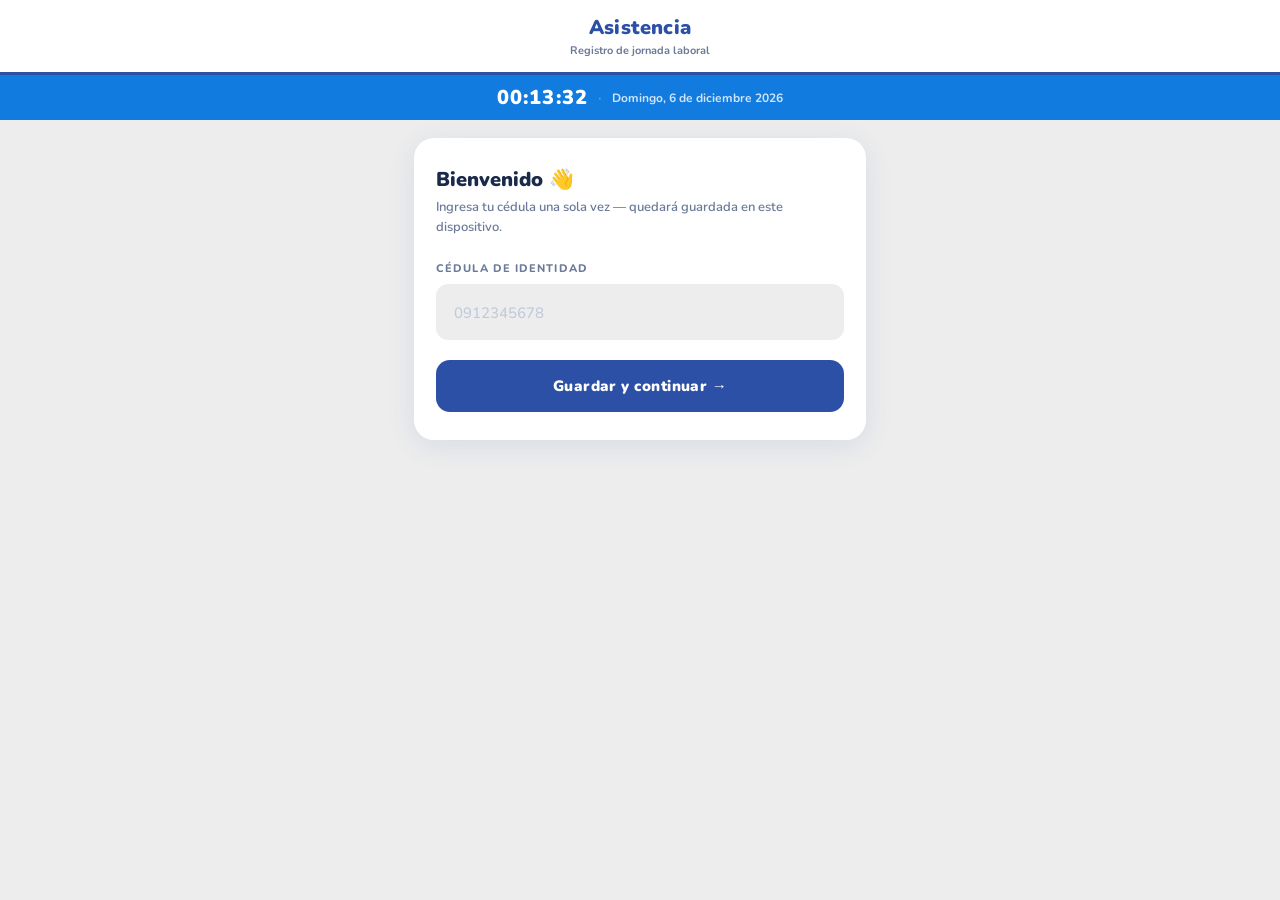
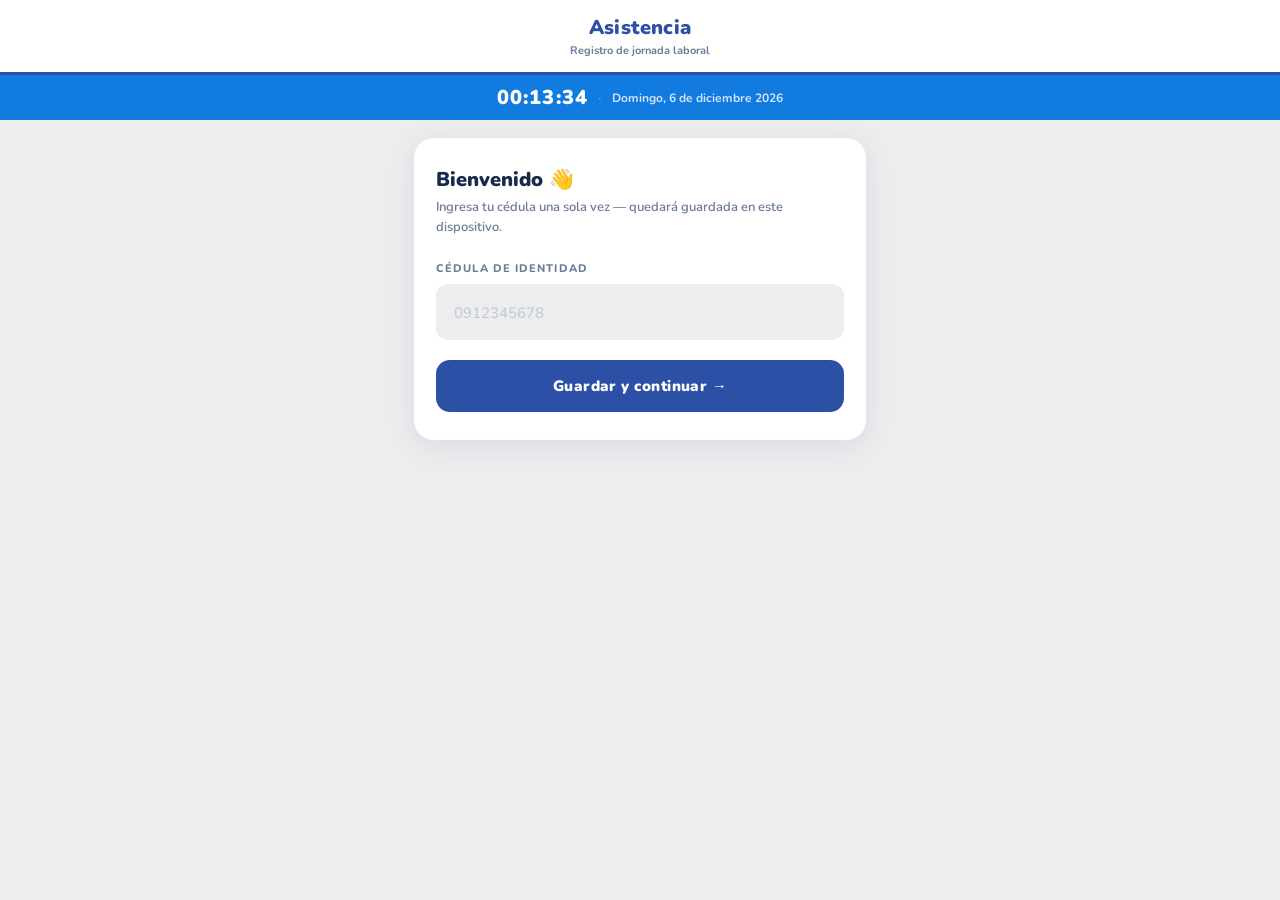
